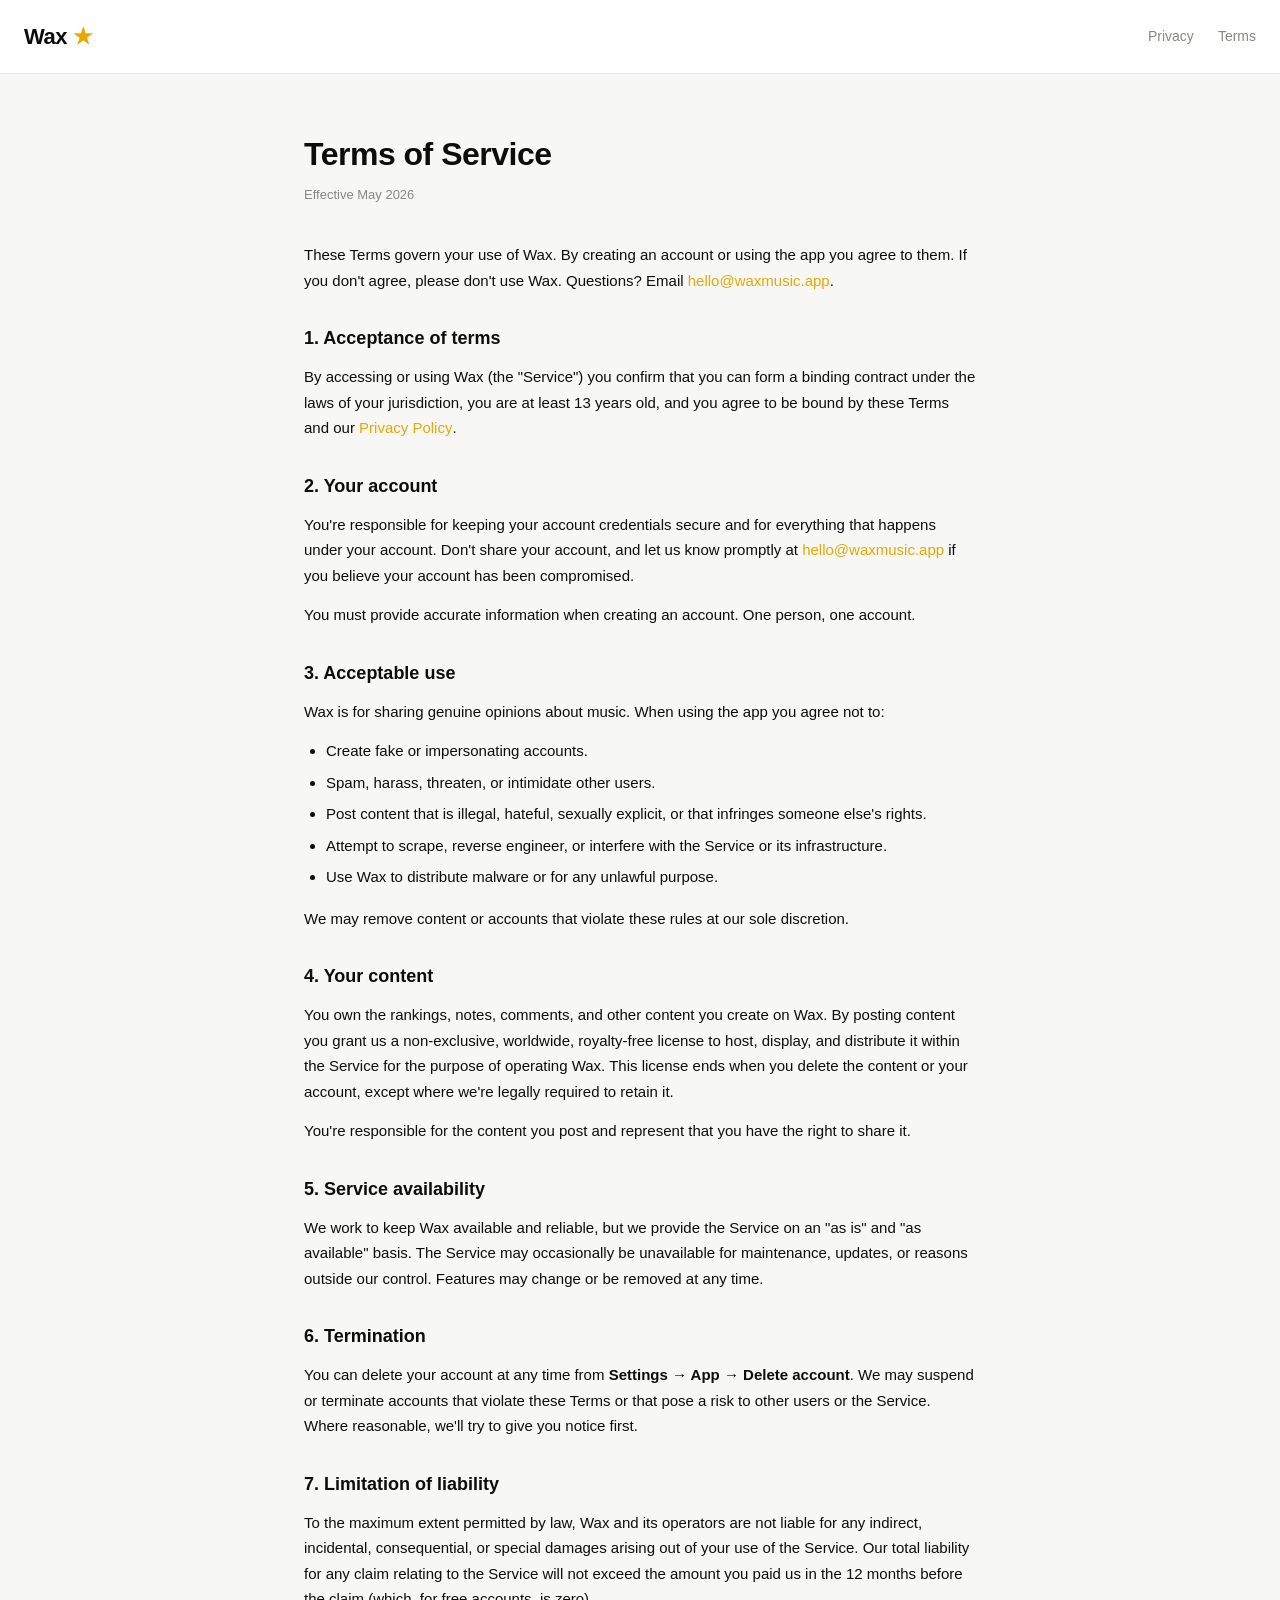
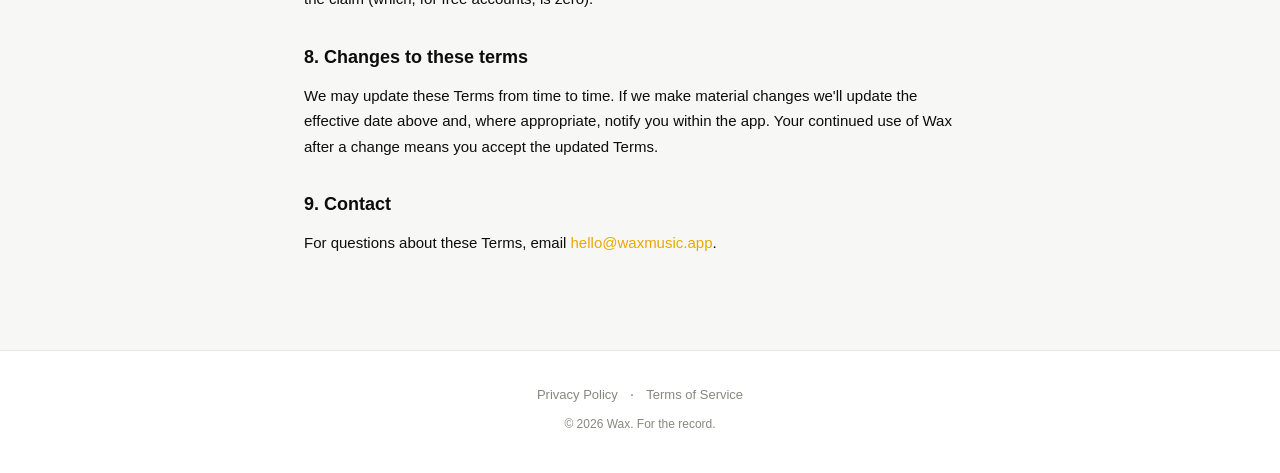
==== terms.html @ 497c87d4 "Initial Wax website" ====
<!DOCTYPE html>
<html lang="en">
<head>
  <meta charset="UTF-8">
  <meta name="viewport" content="width=device-width, initial-scale=1.0">
  <title>Terms of Service — Wax</title>
  <meta name="description" content="Wax Terms of Service — rules for using the app.">
  <meta name="theme-color" content="#F7F7F5">
  <link rel="stylesheet" href="styles.css">
</head>
<body>
  <header class="site-header">
    <a href="index.html" class="logo">Wax <span class="gold-star">★</span></a>
    <nav class="site-nav">
      <a href="privacy.html">Privacy</a>
      <a href="terms.html">Terms</a>
    </nav>
  </header>

  <main class="legal">
    <h1>Terms of Service</h1>
    <p class="updated">Effective May 2026</p>

    <p>These Terms govern your use of Wax. By creating an account or using the app you agree to them. If you don't agree, please don't use Wax. Questions? Email <a href="mailto:hello@waxmusic.app">hello@waxmusic.app</a>.</p>

    <h2>1. Acceptance of terms</h2>
    <p>By accessing or using Wax (the "Service") you confirm that you can form a binding contract under the laws of your jurisdiction, you are at least 13 years old, and you agree to be bound by these Terms and our <a href="privacy.html">Privacy Policy</a>.</p>

    <h2>2. Your account</h2>
    <p>You're responsible for keeping your account credentials secure and for everything that happens under your account. Don't share your account, and let us know promptly at <a href="mailto:hello@waxmusic.app">hello@waxmusic.app</a> if you believe your account has been compromised.</p>
    <p>You must provide accurate information when creating an account. One person, one account.</p>

    <h2>3. Acceptable use</h2>
    <p>Wax is for sharing genuine opinions about music. When using the app you agree not to:</p>
    <ul>
      <li>Create fake or impersonating accounts.</li>
      <li>Spam, harass, threaten, or intimidate other users.</li>
      <li>Post content that is illegal, hateful, sexually explicit, or that infringes someone else's rights.</li>
      <li>Attempt to scrape, reverse engineer, or interfere with the Service or its infrastructure.</li>
      <li>Use Wax to distribute malware or for any unlawful purpose.</li>
    </ul>
    <p>We may remove content or accounts that violate these rules at our sole discretion.</p>

    <h2>4. Your content</h2>
    <p>You own the rankings, notes, comments, and other content you create on Wax. By posting content you grant us a non-exclusive, worldwide, royalty-free license to host, display, and distribute it within the Service for the purpose of operating Wax. This license ends when you delete the content or your account, except where we're legally required to retain it.</p>
    <p>You're responsible for the content you post and represent that you have the right to share it.</p>

    <h2>5. Service availability</h2>
    <p>We work to keep Wax available and reliable, but we provide the Service on an "as is" and "as available" basis. The Service may occasionally be unavailable for maintenance, updates, or reasons outside our control. Features may change or be removed at any time.</p>

    <h2>6. Termination</h2>
    <p>You can delete your account at any time from <strong>Settings → App → Delete account</strong>. We may suspend or terminate accounts that violate these Terms or that pose a risk to other users or the Service. Where reasonable, we'll try to give you notice first.</p>

    <h2>7. Limitation of liability</h2>
    <p>To the maximum extent permitted by law, Wax and its operators are not liable for any indirect, incidental, consequential, or special damages arising out of your use of the Service. Our total liability for any claim relating to the Service will not exceed the amount you paid us in the 12 months before the claim (which, for free accounts, is zero).</p>

    <h2>8. Changes to these terms</h2>
    <p>We may update these Terms from time to time. If we make material changes we'll update the effective date above and, where appropriate, notify you within the app. Your continued use of Wax after a change means you accept the updated Terms.</p>

    <h2>9. Contact</h2>
    <p>For questions about these Terms, email <a href="mailto:hello@waxmusic.app">hello@waxmusic.app</a>.</p>
  </main>

  <footer class="site-footer">
    <div class="footer-links">
      <a href="privacy.html">Privacy Policy</a>
      <span class="dot">·</span>
      <a href="terms.html">Terms of Service</a>
    </div>
    <p class="footer-copy">© 2026 Wax. For the record.</p>
  </footer>
</body>
</html>
---- styles.css ----
/* Wax marketing site — colors and feel match the app
   (CLAUDE.md → Design Principles → Color palette). */
:root {
  --bg: #F7F7F5;
  --card: #FFFFFF;
  --text: #0D0D0D;
  --muted: #888880;
  --border: #E8E8E8;
  --gold: #E9A800;
}

* { box-sizing: border-box; margin: 0; padding: 0; }

html { scroll-behavior: smooth; }

body {
  background: var(--bg);
  color: var(--text);
  font-family: -apple-system, BlinkMacSystemFont, "SF Pro Text", "Segoe UI",
    Roboto, "Helvetica Neue", Arial, sans-serif;
  -webkit-font-smoothing: antialiased;
  -moz-osx-font-smoothing: grayscale;
  line-height: 1.5;
  min-height: 100vh;
  display: flex;
  flex-direction: column;
}

a { color: inherit; text-decoration: none; transition: color 120ms ease; }

/* ── Header ─────────────────────────────────────────────────────────── */
.site-header {
  display: flex;
  align-items: center;
  justify-content: space-between;
  padding: 20px 24px;
  border-bottom: 1px solid var(--border);
  background: var(--card);
}
.logo {
  font-size: 22px;
  font-weight: 800;
  letter-spacing: -0.5px;
  color: var(--text);
}
.gold-star { color: var(--gold); }
.site-nav { display: flex; gap: 24px; }
.site-nav a {
  font-size: 14px;
  color: var(--muted);
  font-weight: 500;
}
.site-nav a:hover { color: var(--text); }

/* ── Main flex fill ─────────────────────────────────────────────────── */
main { flex: 1; }

/* ── Landing hero ───────────────────────────────────────────────────── */
.hero {
  display: flex;
  flex-direction: column;
  align-items: center;
  justify-content: center;
  padding: 112px 24px 96px;
  text-align: center;
}
.hero-logo {
  font-size: 88px;
  font-weight: 800;
  letter-spacing: -3px;
  color: var(--text);
  margin-bottom: 4px;
  line-height: 1;
}
.hero-tagline {
  font-size: 18px;
  color: var(--muted);
  margin-bottom: 44px;
}
.hero-desc {
  font-size: 18px;
  max-width: 480px;
  color: var(--text);
  margin: 0 auto 40px;
  line-height: 1.55;
}
.cta {
  display: inline-flex;
  align-items: center;
  justify-content: center;
  gap: 8px;
  background: var(--text);
  color: var(--card);
  padding: 16px 32px;
  border-radius: 999px;
  font-weight: 700;
  font-size: 15px;
  border: none;
  cursor: not-allowed;
  font-family: inherit;
  opacity: 0.95;
}
.cta:hover { opacity: 1; }
.cta-sub {
  margin-top: 14px;
  font-size: 12px;
  color: var(--muted);
  letter-spacing: 0.2px;
}

/* ── Legal pages (privacy, terms) ───────────────────────────────────── */
.legal {
  max-width: 720px;
  margin: 0 auto;
  padding: 56px 24px 80px;
}
.legal h1 {
  font-size: 32px;
  font-weight: 800;
  letter-spacing: -0.5px;
  margin-bottom: 6px;
}
.legal .updated {
  font-size: 13px;
  color: var(--muted);
  margin-bottom: 36px;
}
.legal h2 {
  font-size: 18px;
  font-weight: 700;
  margin-top: 32px;
  margin-bottom: 12px;
}
.legal p {
  font-size: 15px;
  line-height: 1.7;
  margin-bottom: 14px;
  color: var(--text);
}
.legal ul {
  padding-left: 22px;
  margin-bottom: 16px;
}
.legal li {
  font-size: 15px;
  line-height: 1.7;
  margin-bottom: 6px;
}
.legal a {
  color: var(--gold);
  font-weight: 500;
}
.legal a:hover { text-decoration: underline; }
.legal strong { font-weight: 700; }

/* ── Footer ─────────────────────────────────────────────────────────── */
.site-footer {
  border-top: 1px solid var(--border);
  padding: 32px 24px 40px;
  text-align: center;
  background: var(--card);
}
.footer-links {
  display: flex;
  align-items: center;
  justify-content: center;
  gap: 12px;
  margin-bottom: 8px;
}
.footer-links a {
  font-size: 13px;
  color: var(--muted);
  font-weight: 500;
}
.footer-links a:hover { color: var(--text); }
.dot { color: var(--muted); }
.footer-copy {
  font-size: 12px;
  color: var(--muted);
}

/* ── Mobile ─────────────────────────────────────────────────────────── */
@media (max-width: 640px) {
  .site-header { padding: 16px 20px; }
  .logo { font-size: 19px; }
  .site-nav { gap: 18px; }

  .hero { padding: 72px 20px 56px; }
  .hero-logo { font-size: 64px; letter-spacing: -2px; }
  .hero-tagline { font-size: 16px; margin-bottom: 36px; }
  .hero-desc { font-size: 16px; margin-bottom: 32px; }
  .cta { padding: 14px 26px; font-size: 14px; }

  .legal { padding: 40px 20px 64px; }
  .legal h1 { font-size: 26px; }
  .legal h2 { font-size: 16px; margin-top: 28px; }
  .legal p, .legal li { font-size: 14.5px; }

  .site-footer { padding: 28px 20px 36px; }
}
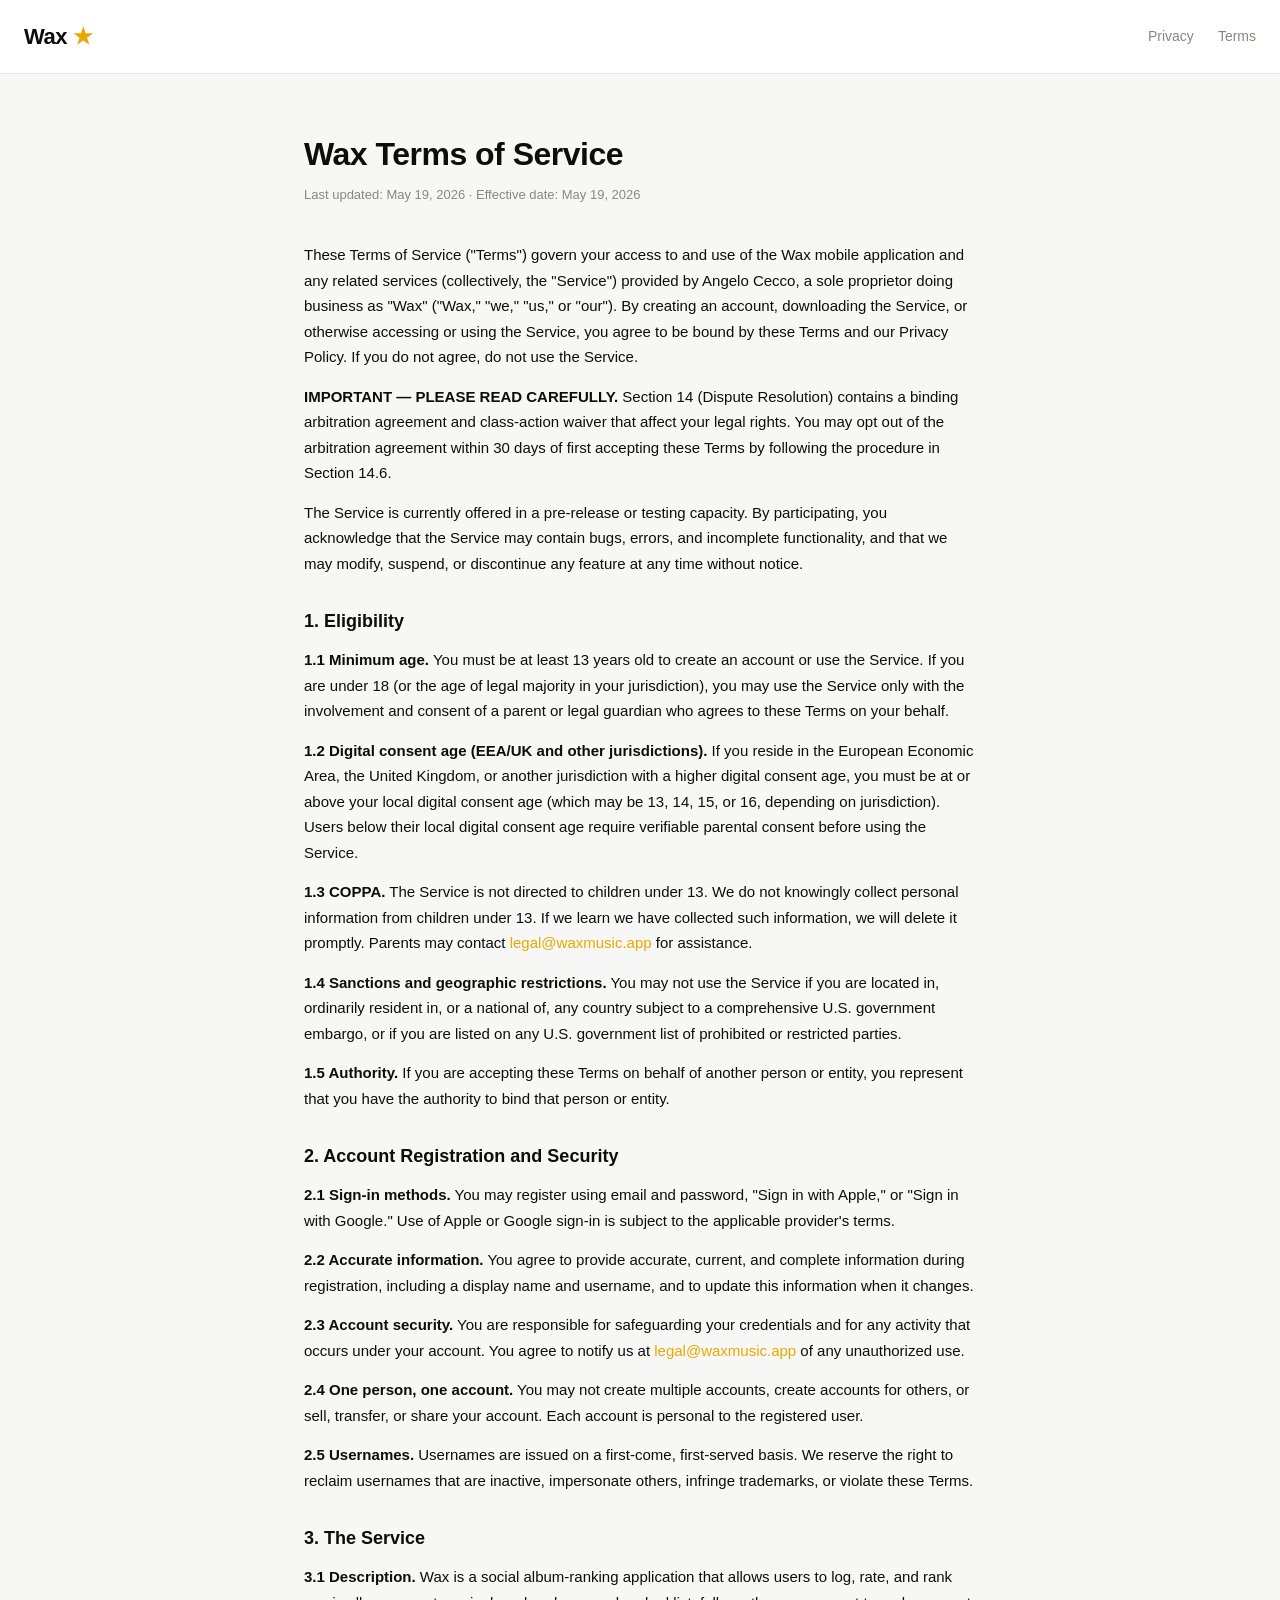
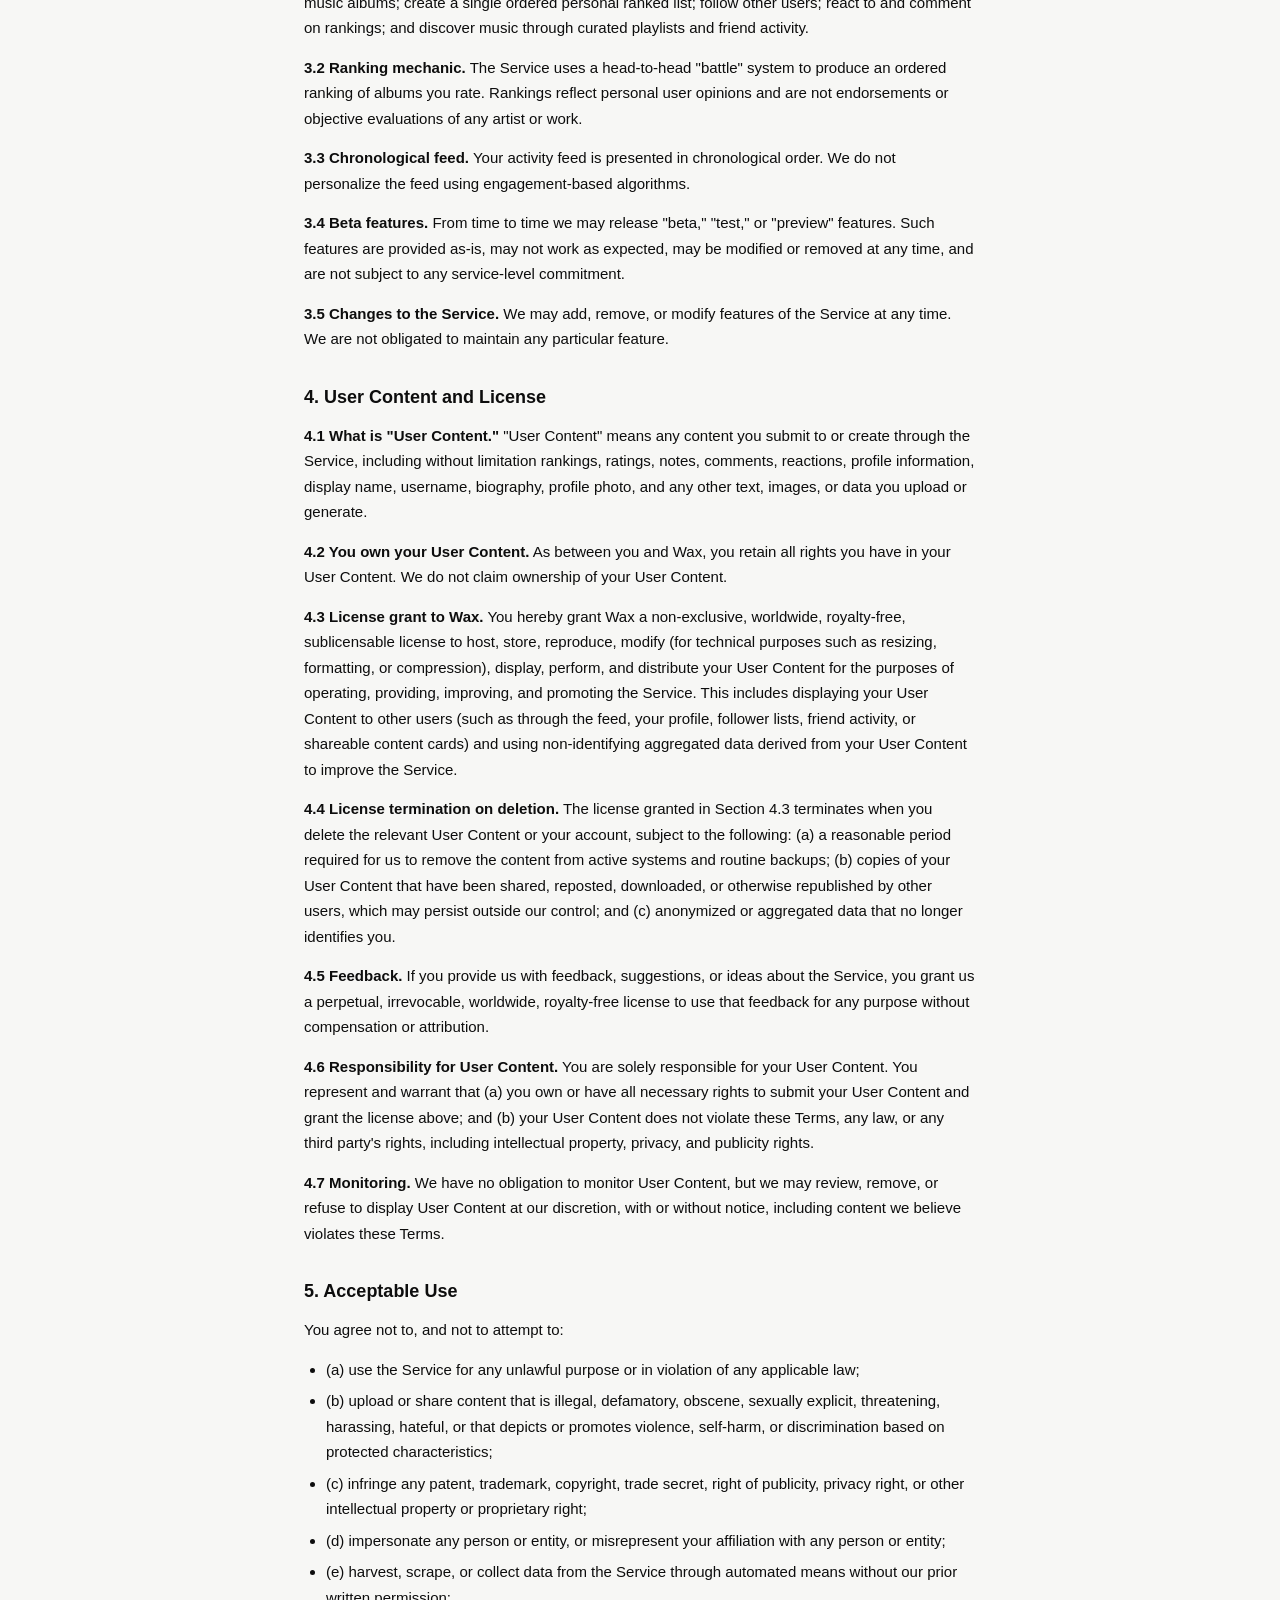
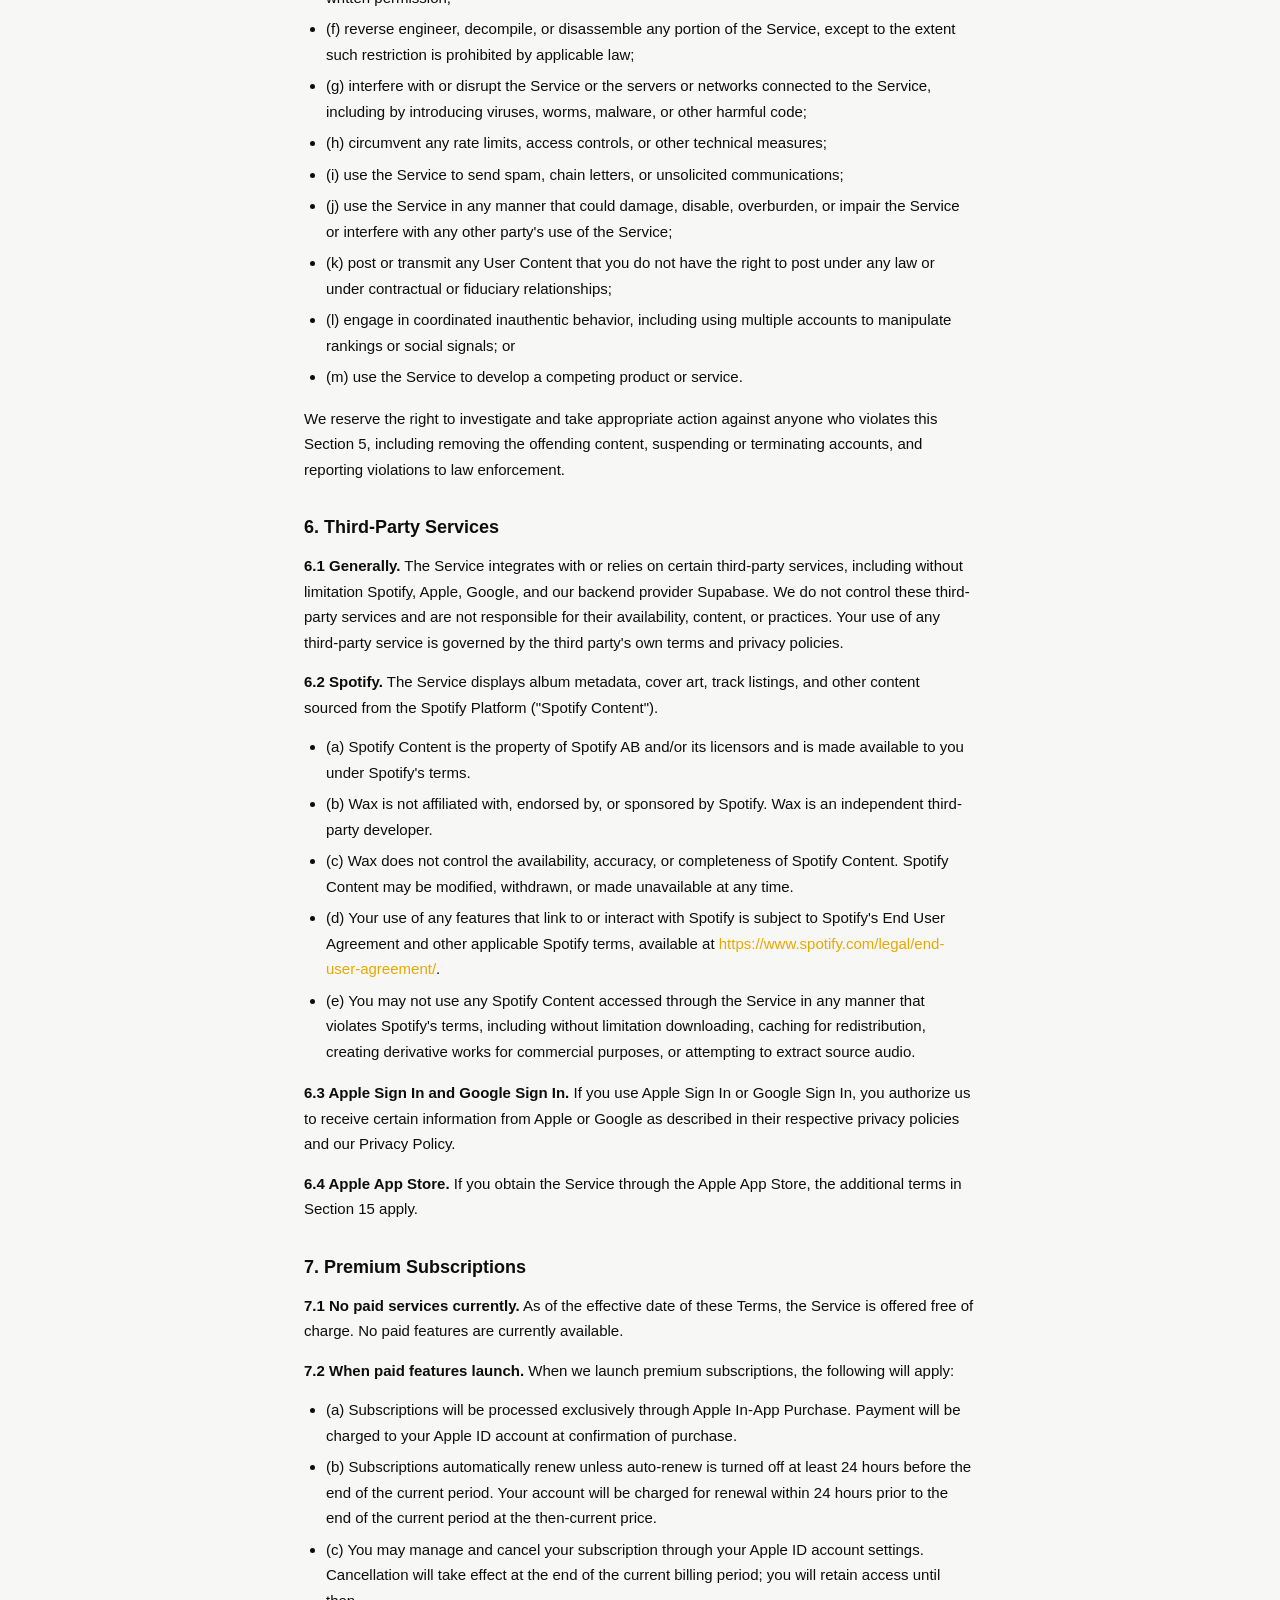
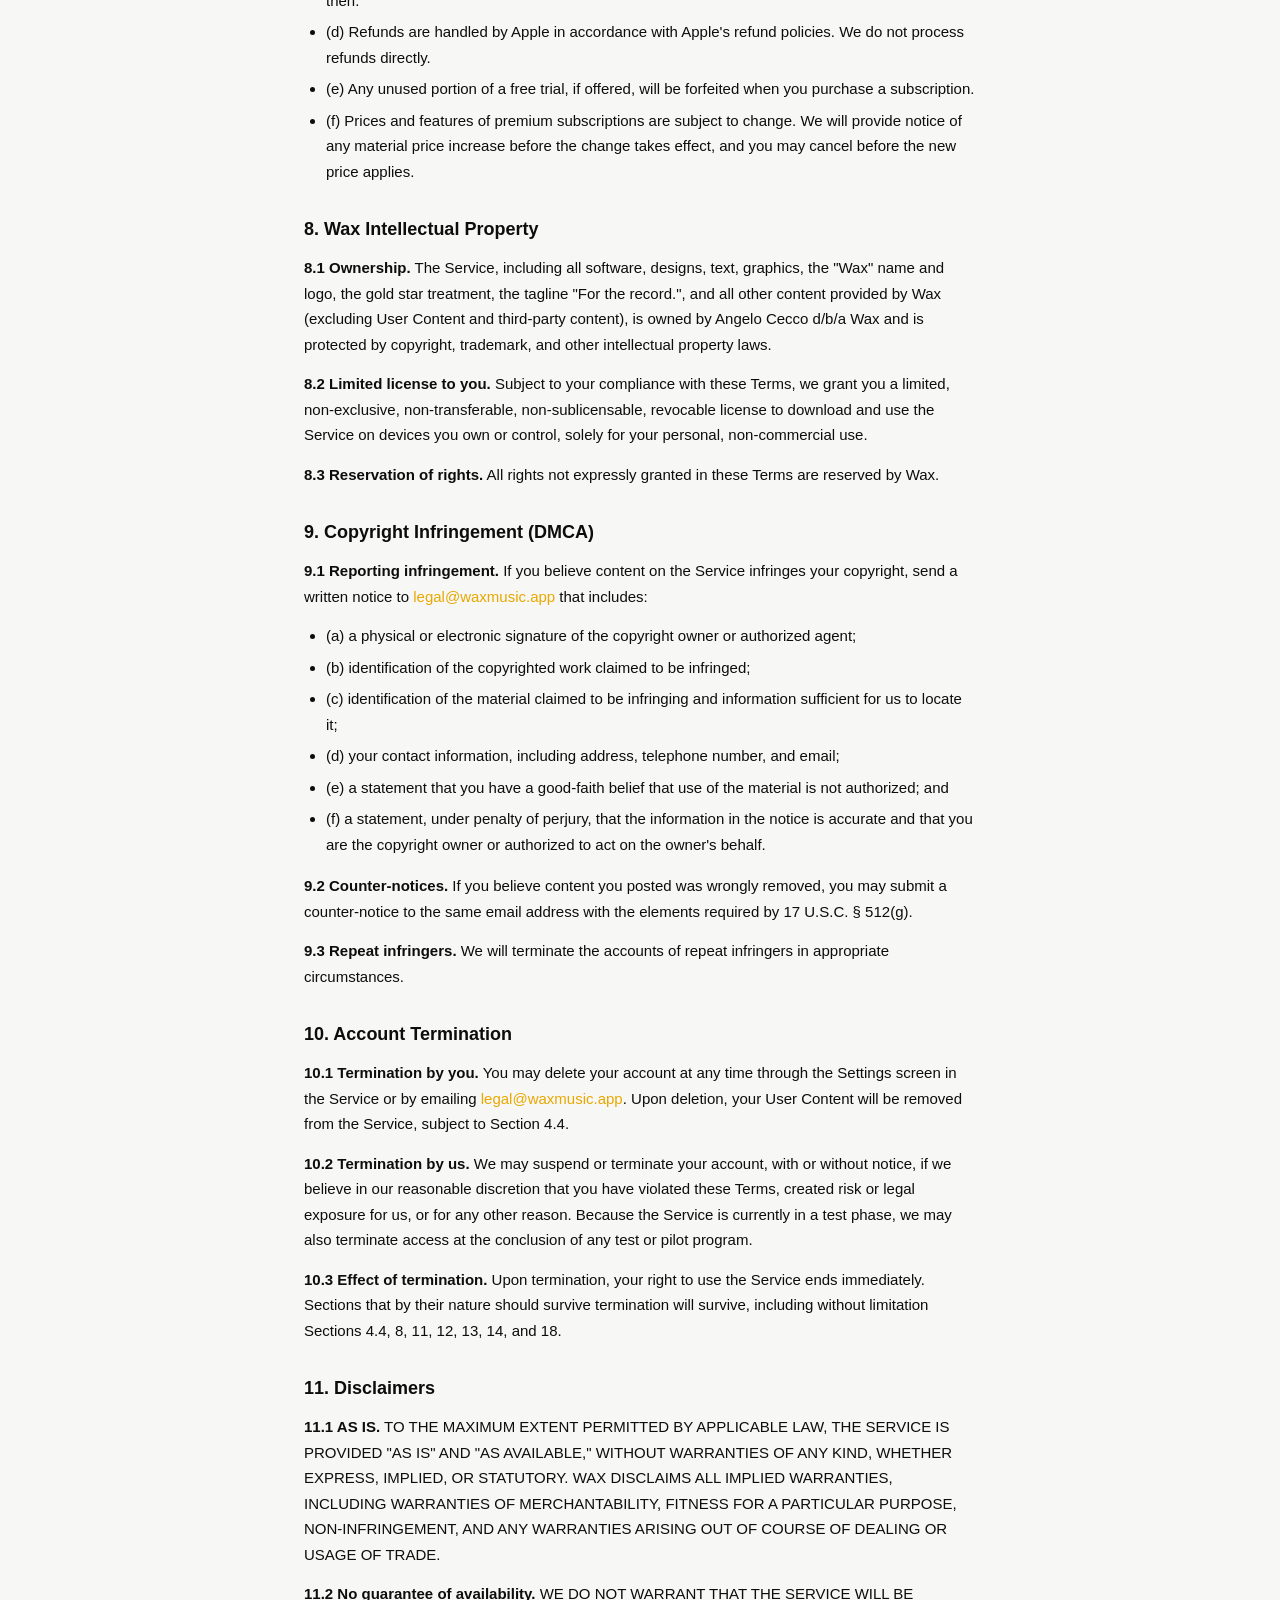
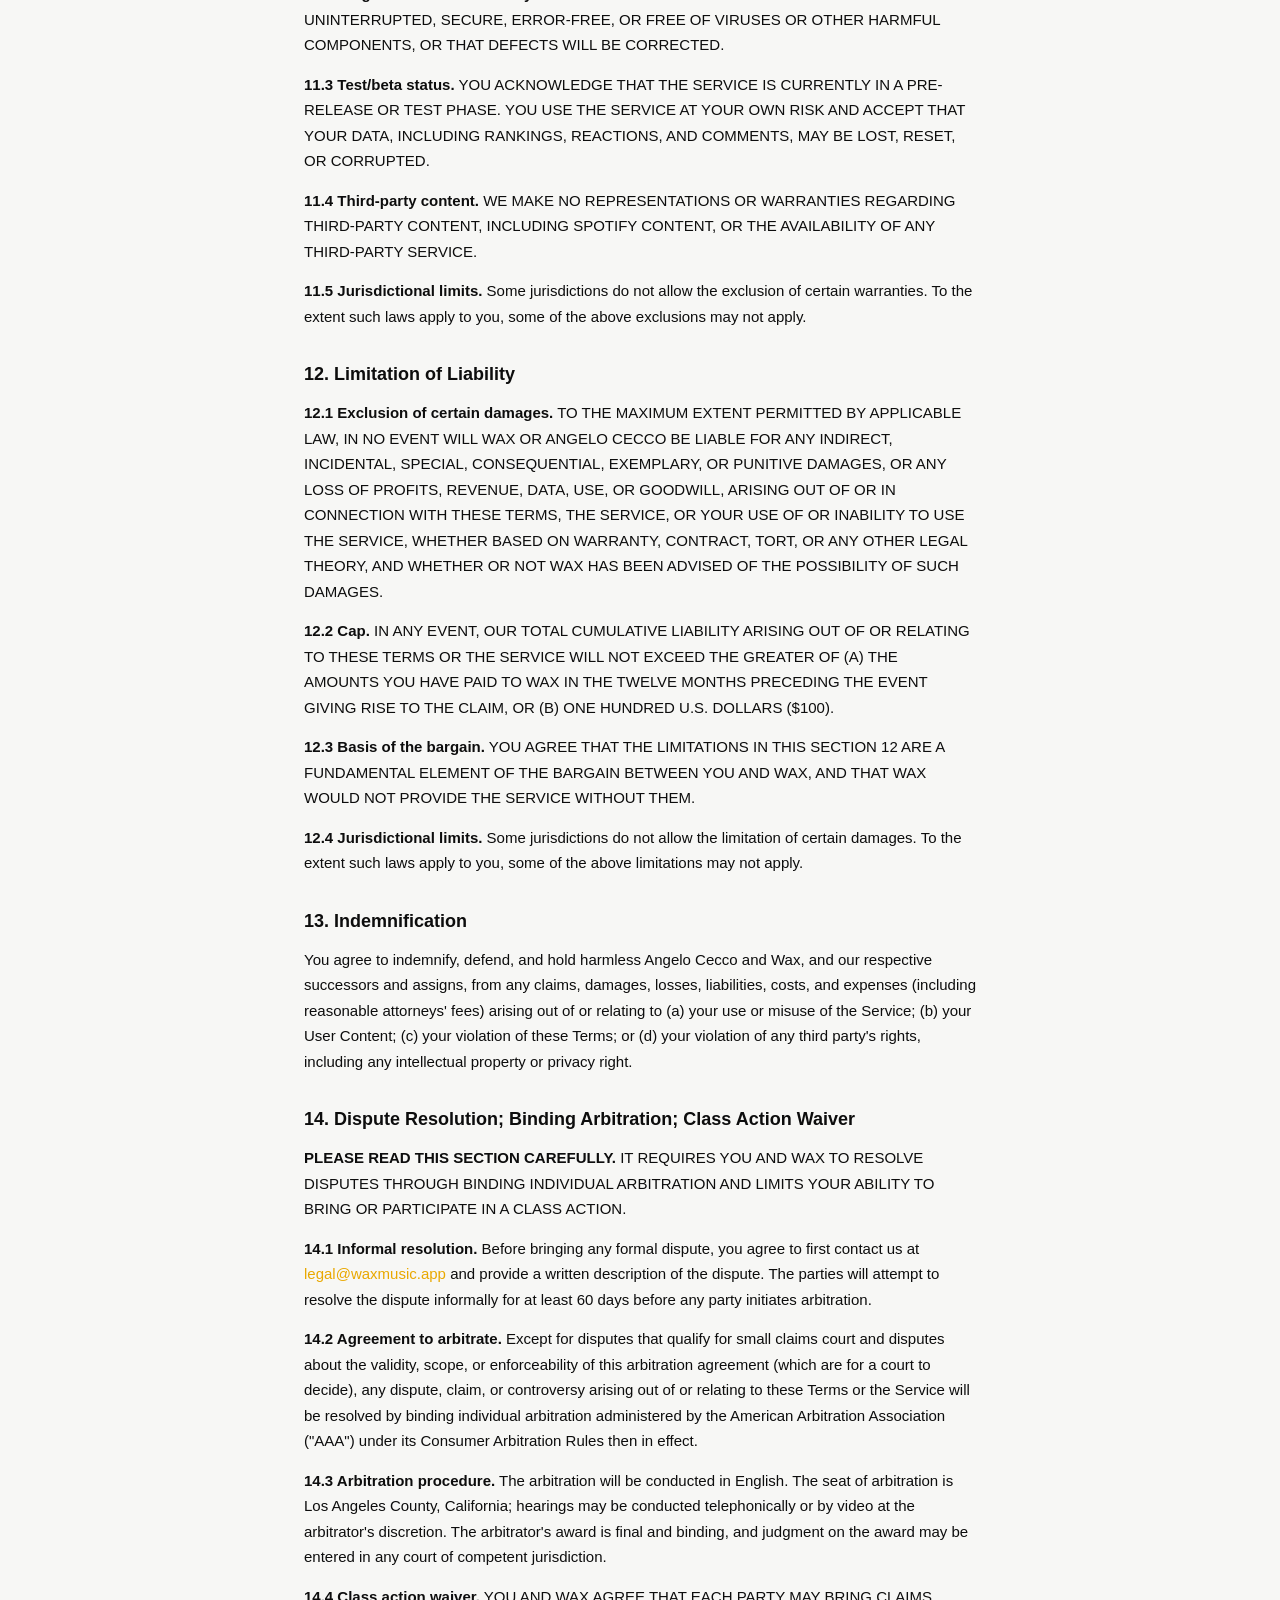
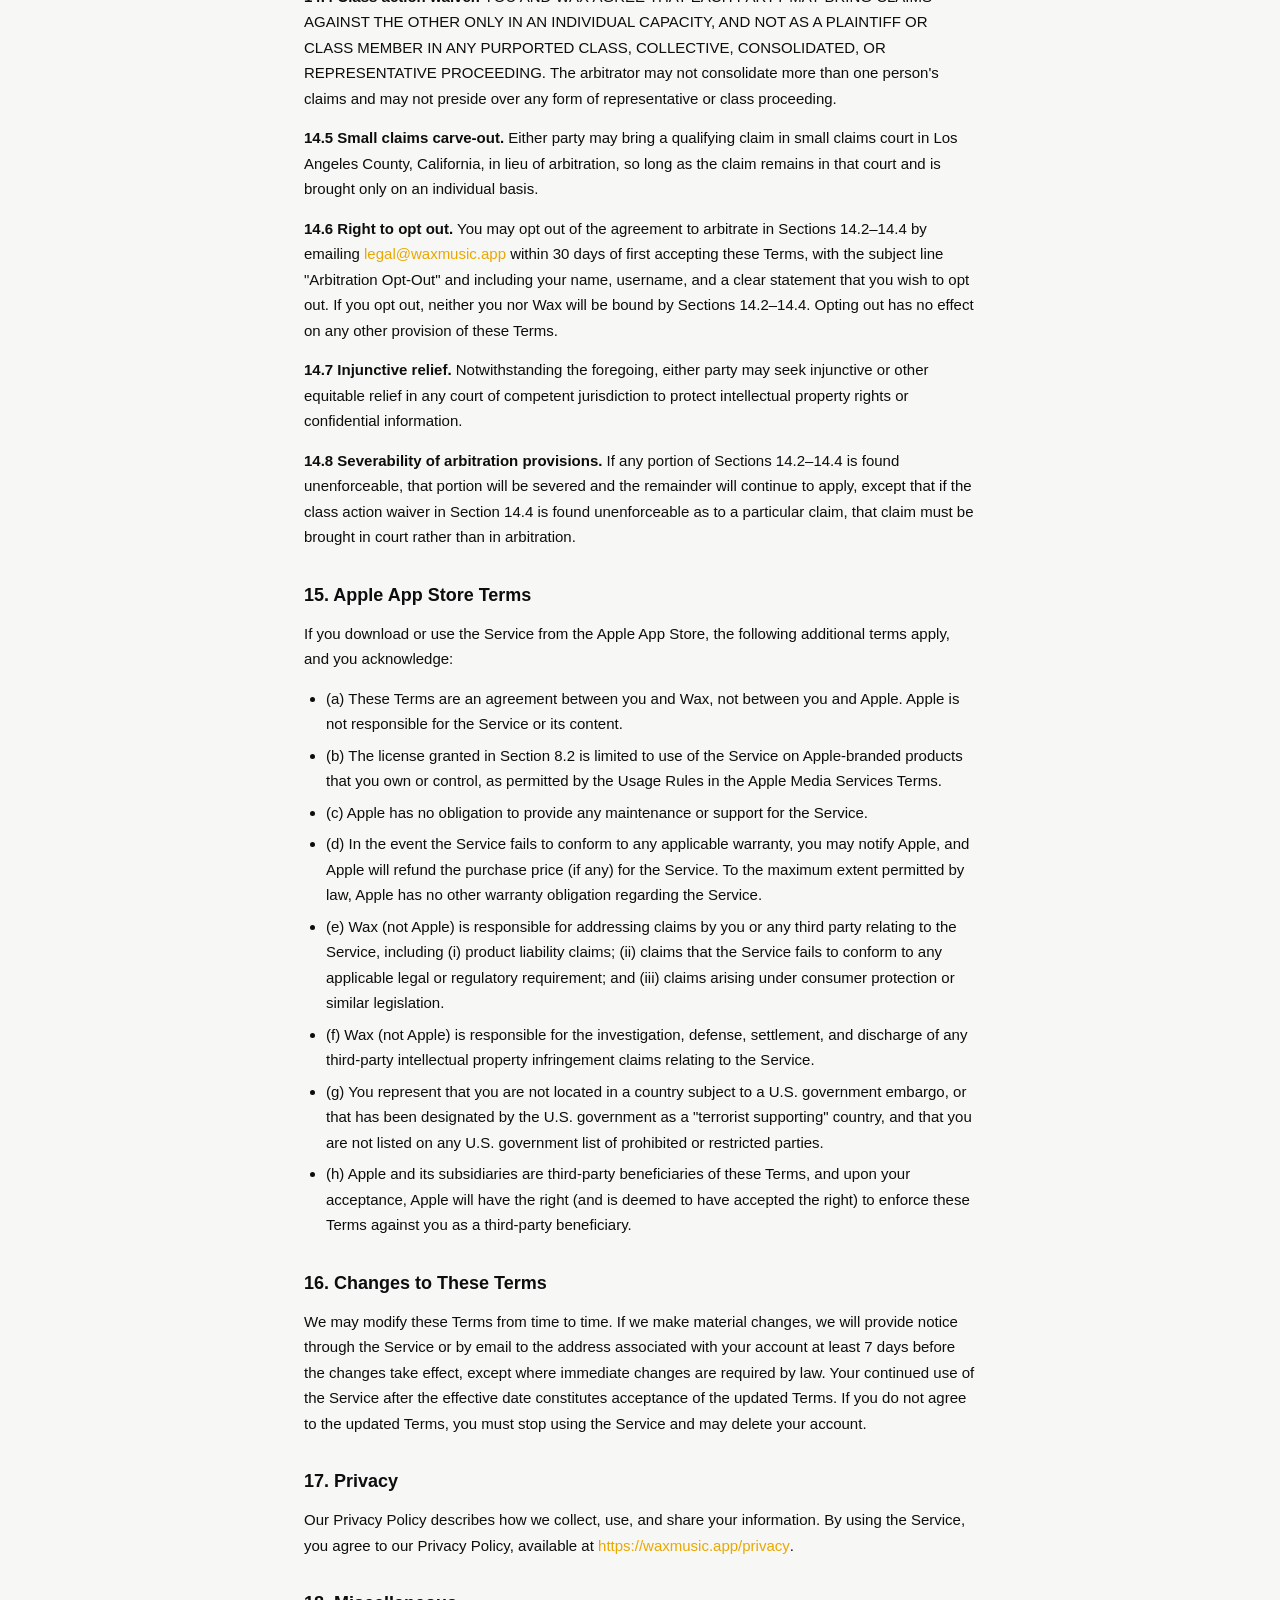
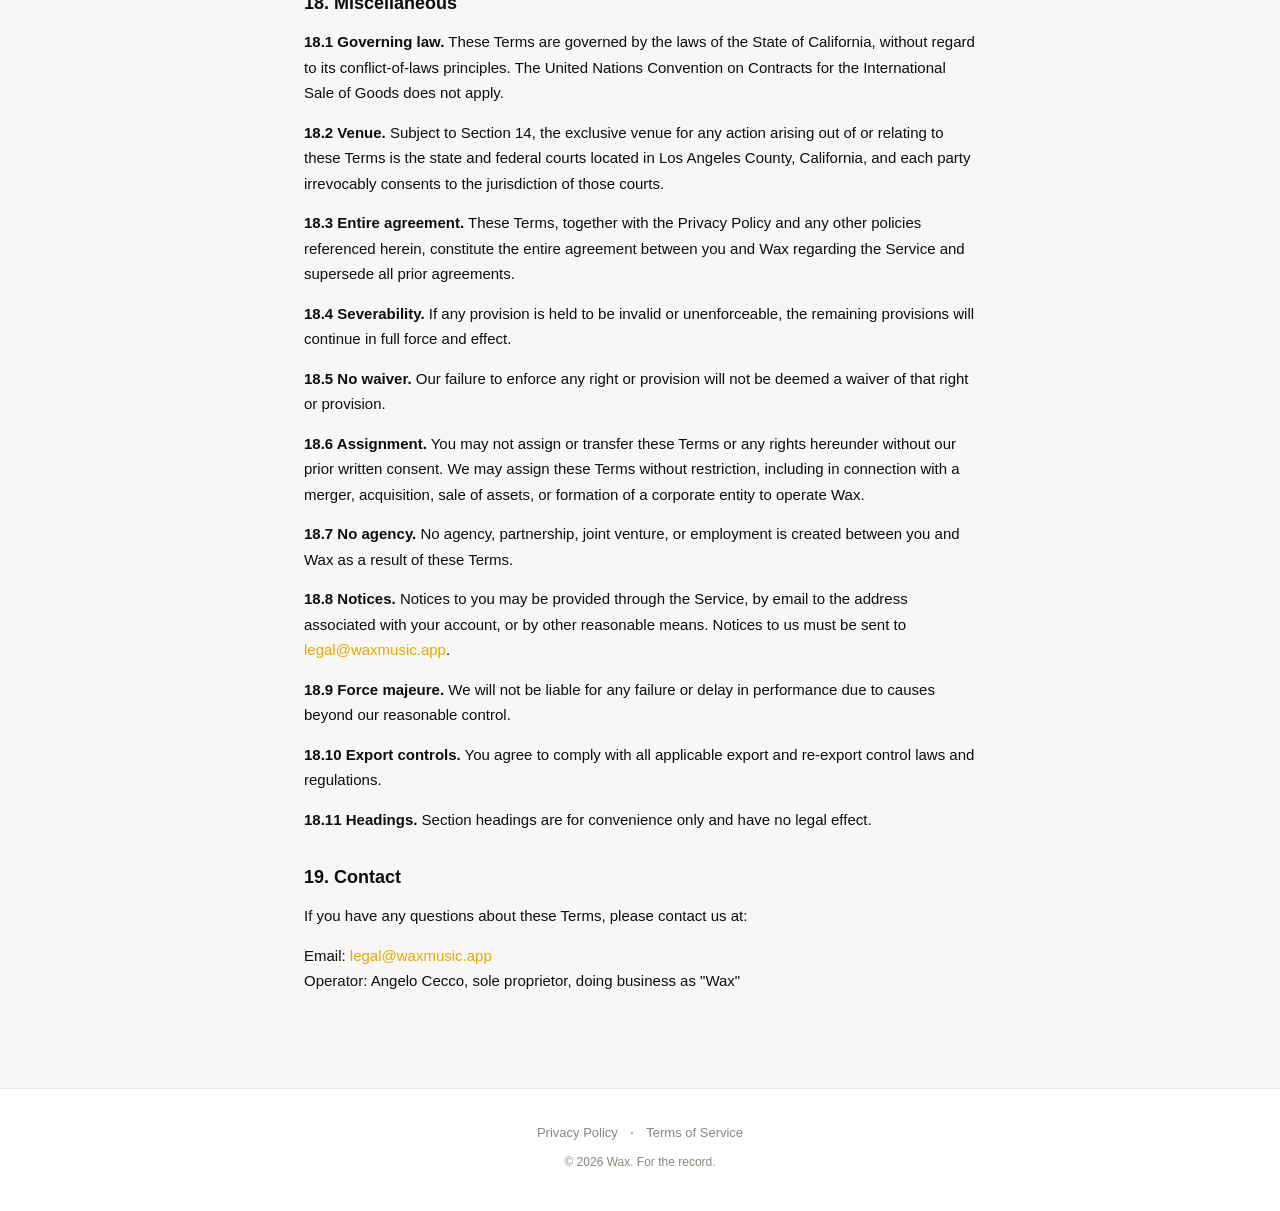
==== commit 4f3b5b1c: "Full Terms of Service and Privacy Policy, table styles for CCPA categories Co-Authored-By: Claude Op" ====
--- a/terms.html
+++ b/terms.html
@@ -4,7 +4,7 @@
   <meta charset="UTF-8">
   <meta name="viewport" content="width=device-width, initial-scale=1.0">
   <title>Terms of Service — Wax</title>
-  <meta name="description" content="Wax Terms of Service — rules for using the app.">
+  <meta name="description" content="Wax Terms of Service — the rules and legal terms for using the Wax app.">
   <meta name="theme-color" content="#F7F7F5">
   <link rel="stylesheet" href="styles.css">
 </head>
@@ -18,47 +18,175 @@
   </header>
 
   <main class="legal">
-    <h1>Terms of Service</h1>
-    <p class="updated">Effective May 2026</p>
-
-    <p>These Terms govern your use of Wax. By creating an account or using the app you agree to them. If you don't agree, please don't use Wax. Questions? Email <a href="mailto:hello@waxmusic.app">hello@waxmusic.app</a>.</p>
-
-    <h2>1. Acceptance of terms</h2>
-    <p>By accessing or using Wax (the "Service") you confirm that you can form a binding contract under the laws of your jurisdiction, you are at least 13 years old, and you agree to be bound by these Terms and our <a href="privacy.html">Privacy Policy</a>.</p>
-
-    <h2>2. Your account</h2>
-    <p>You're responsible for keeping your account credentials secure and for everything that happens under your account. Don't share your account, and let us know promptly at <a href="mailto:hello@waxmusic.app">hello@waxmusic.app</a> if you believe your account has been compromised.</p>
-    <p>You must provide accurate information when creating an account. One person, one account.</p>
-
-    <h2>3. Acceptable use</h2>
-    <p>Wax is for sharing genuine opinions about music. When using the app you agree not to:</p>
-    <ul>
-      <li>Create fake or impersonating accounts.</li>
-      <li>Spam, harass, threaten, or intimidate other users.</li>
-      <li>Post content that is illegal, hateful, sexually explicit, or that infringes someone else's rights.</li>
-      <li>Attempt to scrape, reverse engineer, or interfere with the Service or its infrastructure.</li>
-      <li>Use Wax to distribute malware or for any unlawful purpose.</li>
-    </ul>
-    <p>We may remove content or accounts that violate these rules at our sole discretion.</p>
-
-    <h2>4. Your content</h2>
-    <p>You own the rankings, notes, comments, and other content you create on Wax. By posting content you grant us a non-exclusive, worldwide, royalty-free license to host, display, and distribute it within the Service for the purpose of operating Wax. This license ends when you delete the content or your account, except where we're legally required to retain it.</p>
-    <p>You're responsible for the content you post and represent that you have the right to share it.</p>
-
-    <h2>5. Service availability</h2>
-    <p>We work to keep Wax available and reliable, but we provide the Service on an "as is" and "as available" basis. The Service may occasionally be unavailable for maintenance, updates, or reasons outside our control. Features may change or be removed at any time.</p>
-
-    <h2>6. Termination</h2>
-    <p>You can delete your account at any time from <strong>Settings → App → Delete account</strong>. We may suspend or terminate accounts that violate these Terms or that pose a risk to other users or the Service. Where reasonable, we'll try to give you notice first.</p>
-
-    <h2>7. Limitation of liability</h2>
-    <p>To the maximum extent permitted by law, Wax and its operators are not liable for any indirect, incidental, consequential, or special damages arising out of your use of the Service. Our total liability for any claim relating to the Service will not exceed the amount you paid us in the 12 months before the claim (which, for free accounts, is zero).</p>
-
-    <h2>8. Changes to these terms</h2>
-    <p>We may update these Terms from time to time. If we make material changes we'll update the effective date above and, where appropriate, notify you within the app. Your continued use of Wax after a change means you accept the updated Terms.</p>
-
-    <h2>9. Contact</h2>
-    <p>For questions about these Terms, email <a href="mailto:hello@waxmusic.app">hello@waxmusic.app</a>.</p>
+    <h1>Wax Terms of Service</h1>
+    <p class="updated">Last updated: May 19, 2026 · Effective date: May 19, 2026</p>
+
+    <p>These Terms of Service ("Terms") govern your access to and use of the Wax mobile application and any related services (collectively, the "Service") provided by Angelo Cecco, a sole proprietor doing business as "Wax" ("Wax," "we," "us," or "our"). By creating an account, downloading the Service, or otherwise accessing or using the Service, you agree to be bound by these Terms and our Privacy Policy. If you do not agree, do not use the Service.</p>
+
+    <p><strong>IMPORTANT — PLEASE READ CAREFULLY.</strong> Section 14 (Dispute Resolution) contains a binding arbitration agreement and class-action waiver that affect your legal rights. You may opt out of the arbitration agreement within 30 days of first accepting these Terms by following the procedure in Section 14.6.</p>
+
+    <p>The Service is currently offered in a pre-release or testing capacity. By participating, you acknowledge that the Service may contain bugs, errors, and incomplete functionality, and that we may modify, suspend, or discontinue any feature at any time without notice.</p>
+
+    <h2>1. Eligibility</h2>
+    <p><strong>1.1 Minimum age.</strong> You must be at least 13 years old to create an account or use the Service. If you are under 18 (or the age of legal majority in your jurisdiction), you may use the Service only with the involvement and consent of a parent or legal guardian who agrees to these Terms on your behalf.</p>
+    <p><strong>1.2 Digital consent age (EEA/UK and other jurisdictions).</strong> If you reside in the European Economic Area, the United Kingdom, or another jurisdiction with a higher digital consent age, you must be at or above your local digital consent age (which may be 13, 14, 15, or 16, depending on jurisdiction). Users below their local digital consent age require verifiable parental consent before using the Service.</p>
+    <p><strong>1.3 COPPA.</strong> The Service is not directed to children under 13. We do not knowingly collect personal information from children under 13. If we learn we have collected such information, we will delete it promptly. Parents may contact <a href="mailto:legal@waxmusic.app">legal@waxmusic.app</a> for assistance.</p>
+    <p><strong>1.4 Sanctions and geographic restrictions.</strong> You may not use the Service if you are located in, ordinarily resident in, or a national of, any country subject to a comprehensive U.S. government embargo, or if you are listed on any U.S. government list of prohibited or restricted parties.</p>
+    <p><strong>1.5 Authority.</strong> If you are accepting these Terms on behalf of another person or entity, you represent that you have the authority to bind that person or entity.</p>
+
+    <h2>2. Account Registration and Security</h2>
+    <p><strong>2.1 Sign-in methods.</strong> You may register using email and password, "Sign in with Apple," or "Sign in with Google." Use of Apple or Google sign-in is subject to the applicable provider's terms.</p>
+    <p><strong>2.2 Accurate information.</strong> You agree to provide accurate, current, and complete information during registration, including a display name and username, and to update this information when it changes.</p>
+    <p><strong>2.3 Account security.</strong> You are responsible for safeguarding your credentials and for any activity that occurs under your account. You agree to notify us at <a href="mailto:legal@waxmusic.app">legal@waxmusic.app</a> of any unauthorized use.</p>
+    <p><strong>2.4 One person, one account.</strong> You may not create multiple accounts, create accounts for others, or sell, transfer, or share your account. Each account is personal to the registered user.</p>
+    <p><strong>2.5 Usernames.</strong> Usernames are issued on a first-come, first-served basis. We reserve the right to reclaim usernames that are inactive, impersonate others, infringe trademarks, or violate these Terms.</p>
+
+    <h2>3. The Service</h2>
+    <p><strong>3.1 Description.</strong> Wax is a social album-ranking application that allows users to log, rate, and rank music albums; create a single ordered personal ranked list; follow other users; react to and comment on rankings; and discover music through curated playlists and friend activity.</p>
+    <p><strong>3.2 Ranking mechanic.</strong> The Service uses a head-to-head "battle" system to produce an ordered ranking of albums you rate. Rankings reflect personal user opinions and are not endorsements or objective evaluations of any artist or work.</p>
+    <p><strong>3.3 Chronological feed.</strong> Your activity feed is presented in chronological order. We do not personalize the feed using engagement-based algorithms.</p>
+    <p><strong>3.4 Beta features.</strong> From time to time we may release "beta," "test," or "preview" features. Such features are provided as-is, may not work as expected, may be modified or removed at any time, and are not subject to any service-level commitment.</p>
+    <p><strong>3.5 Changes to the Service.</strong> We may add, remove, or modify features of the Service at any time. We are not obligated to maintain any particular feature.</p>
+
+    <h2>4. User Content and License</h2>
+    <p><strong>4.1 What is "User Content."</strong> "User Content" means any content you submit to or create through the Service, including without limitation rankings, ratings, notes, comments, reactions, profile information, display name, username, biography, profile photo, and any other text, images, or data you upload or generate.</p>
+    <p><strong>4.2 You own your User Content.</strong> As between you and Wax, you retain all rights you have in your User Content. We do not claim ownership of your User Content.</p>
+    <p><strong>4.3 License grant to Wax.</strong> You hereby grant Wax a non-exclusive, worldwide, royalty-free, sublicensable license to host, store, reproduce, modify (for technical purposes such as resizing, formatting, or compression), display, perform, and distribute your User Content for the purposes of operating, providing, improving, and promoting the Service. This includes displaying your User Content to other users (such as through the feed, your profile, follower lists, friend activity, or shareable content cards) and using non-identifying aggregated data derived from your User Content to improve the Service.</p>
+    <p><strong>4.4 License termination on deletion.</strong> The license granted in Section 4.3 terminates when you delete the relevant User Content or your account, subject to the following: (a) a reasonable period required for us to remove the content from active systems and routine backups; (b) copies of your User Content that have been shared, reposted, downloaded, or otherwise republished by other users, which may persist outside our control; and (c) anonymized or aggregated data that no longer identifies you.</p>
+    <p><strong>4.5 Feedback.</strong> If you provide us with feedback, suggestions, or ideas about the Service, you grant us a perpetual, irrevocable, worldwide, royalty-free license to use that feedback for any purpose without compensation or attribution.</p>
+    <p><strong>4.6 Responsibility for User Content.</strong> You are solely responsible for your User Content. You represent and warrant that (a) you own or have all necessary rights to submit your User Content and grant the license above; and (b) your User Content does not violate these Terms, any law, or any third party's rights, including intellectual property, privacy, and publicity rights.</p>
+    <p><strong>4.7 Monitoring.</strong> We have no obligation to monitor User Content, but we may review, remove, or refuse to display User Content at our discretion, with or without notice, including content we believe violates these Terms.</p>
+
+    <h2>5. Acceptable Use</h2>
+    <p>You agree not to, and not to attempt to:</p>
+    <ul>
+      <li>(a) use the Service for any unlawful purpose or in violation of any applicable law;</li>
+      <li>(b) upload or share content that is illegal, defamatory, obscene, sexually explicit, threatening, harassing, hateful, or that depicts or promotes violence, self-harm, or discrimination based on protected characteristics;</li>
+      <li>(c) infringe any patent, trademark, copyright, trade secret, right of publicity, privacy right, or other intellectual property or proprietary right;</li>
+      <li>(d) impersonate any person or entity, or misrepresent your affiliation with any person or entity;</li>
+      <li>(e) harvest, scrape, or collect data from the Service through automated means without our prior written permission;</li>
+      <li>(f) reverse engineer, decompile, or disassemble any portion of the Service, except to the extent such restriction is prohibited by applicable law;</li>
+      <li>(g) interfere with or disrupt the Service or the servers or networks connected to the Service, including by introducing viruses, worms, malware, or other harmful code;</li>
+      <li>(h) circumvent any rate limits, access controls, or other technical measures;</li>
+      <li>(i) use the Service to send spam, chain letters, or unsolicited communications;</li>
+      <li>(j) use the Service in any manner that could damage, disable, overburden, or impair the Service or interfere with any other party's use of the Service;</li>
+      <li>(k) post or transmit any User Content that you do not have the right to post under any law or under contractual or fiduciary relationships;</li>
+      <li>(l) engage in coordinated inauthentic behavior, including using multiple accounts to manipulate rankings or social signals; or</li>
+      <li>(m) use the Service to develop a competing product or service.</li>
+    </ul>
+    <p>We reserve the right to investigate and take appropriate action against anyone who violates this Section 5, including removing the offending content, suspending or terminating accounts, and reporting violations to law enforcement.</p>
+
+    <h2>6. Third-Party Services</h2>
+    <p><strong>6.1 Generally.</strong> The Service integrates with or relies on certain third-party services, including without limitation Spotify, Apple, Google, and our backend provider Supabase. We do not control these third-party services and are not responsible for their availability, content, or practices. Your use of any third-party service is governed by the third party's own terms and privacy policies.</p>
+    <p><strong>6.2 Spotify.</strong> The Service displays album metadata, cover art, track listings, and other content sourced from the Spotify Platform ("Spotify Content").</p>
+    <ul>
+      <li>(a) Spotify Content is the property of Spotify AB and/or its licensors and is made available to you under Spotify's terms.</li>
+      <li>(b) Wax is not affiliated with, endorsed by, or sponsored by Spotify. Wax is an independent third-party developer.</li>
+      <li>(c) Wax does not control the availability, accuracy, or completeness of Spotify Content. Spotify Content may be modified, withdrawn, or made unavailable at any time.</li>
+      <li>(d) Your use of any features that link to or interact with Spotify is subject to Spotify's End User Agreement and other applicable Spotify terms, available at <a href="https://www.spotify.com/legal/end-user-agreement/" target="_blank" rel="noopener">https://www.spotify.com/legal/end-user-agreement/</a>.</li>
+      <li>(e) You may not use any Spotify Content accessed through the Service in any manner that violates Spotify's terms, including without limitation downloading, caching for redistribution, creating derivative works for commercial purposes, or attempting to extract source audio.</li>
+    </ul>
+    <p><strong>6.3 Apple Sign In and Google Sign In.</strong> If you use Apple Sign In or Google Sign In, you authorize us to receive certain information from Apple or Google as described in their respective privacy policies and our Privacy Policy.</p>
+    <p><strong>6.4 Apple App Store.</strong> If you obtain the Service through the Apple App Store, the additional terms in Section 15 apply.</p>
+
+    <h2>7. Premium Subscriptions</h2>
+    <p><strong>7.1 No paid services currently.</strong> As of the effective date of these Terms, the Service is offered free of charge. No paid features are currently available.</p>
+    <p><strong>7.2 When paid features launch.</strong> When we launch premium subscriptions, the following will apply:</p>
+    <ul>
+      <li>(a) Subscriptions will be processed exclusively through Apple In-App Purchase. Payment will be charged to your Apple ID account at confirmation of purchase.</li>
+      <li>(b) Subscriptions automatically renew unless auto-renew is turned off at least 24 hours before the end of the current period. Your account will be charged for renewal within 24 hours prior to the end of the current period at the then-current price.</li>
+      <li>(c) You may manage and cancel your subscription through your Apple ID account settings. Cancellation will take effect at the end of the current billing period; you will retain access until then.</li>
+      <li>(d) Refunds are handled by Apple in accordance with Apple's refund policies. We do not process refunds directly.</li>
+      <li>(e) Any unused portion of a free trial, if offered, will be forfeited when you purchase a subscription.</li>
+      <li>(f) Prices and features of premium subscriptions are subject to change. We will provide notice of any material price increase before the change takes effect, and you may cancel before the new price applies.</li>
+    </ul>
+
+    <h2>8. Wax Intellectual Property</h2>
+    <p><strong>8.1 Ownership.</strong> The Service, including all software, designs, text, graphics, the "Wax" name and logo, the gold star treatment, the tagline "For the record.", and all other content provided by Wax (excluding User Content and third-party content), is owned by Angelo Cecco d/b/a Wax and is protected by copyright, trademark, and other intellectual property laws.</p>
+    <p><strong>8.2 Limited license to you.</strong> Subject to your compliance with these Terms, we grant you a limited, non-exclusive, non-transferable, non-sublicensable, revocable license to download and use the Service on devices you own or control, solely for your personal, non-commercial use.</p>
+    <p><strong>8.3 Reservation of rights.</strong> All rights not expressly granted in these Terms are reserved by Wax.</p>
+
+    <h2>9. Copyright Infringement (DMCA)</h2>
+    <p><strong>9.1 Reporting infringement.</strong> If you believe content on the Service infringes your copyright, send a written notice to <a href="mailto:legal@waxmusic.app">legal@waxmusic.app</a> that includes:</p>
+    <ul>
+      <li>(a) a physical or electronic signature of the copyright owner or authorized agent;</li>
+      <li>(b) identification of the copyrighted work claimed to be infringed;</li>
+      <li>(c) identification of the material claimed to be infringing and information sufficient for us to locate it;</li>
+      <li>(d) your contact information, including address, telephone number, and email;</li>
+      <li>(e) a statement that you have a good-faith belief that use of the material is not authorized; and</li>
+      <li>(f) a statement, under penalty of perjury, that the information in the notice is accurate and that you are the copyright owner or authorized to act on the owner's behalf.</li>
+    </ul>
+    <p><strong>9.2 Counter-notices.</strong> If you believe content you posted was wrongly removed, you may submit a counter-notice to the same email address with the elements required by 17 U.S.C. § 512(g).</p>
+    <p><strong>9.3 Repeat infringers.</strong> We will terminate the accounts of repeat infringers in appropriate circumstances.</p>
+
+    <h2>10. Account Termination</h2>
+    <p><strong>10.1 Termination by you.</strong> You may delete your account at any time through the Settings screen in the Service or by emailing <a href="mailto:legal@waxmusic.app">legal@waxmusic.app</a>. Upon deletion, your User Content will be removed from the Service, subject to Section 4.4.</p>
+    <p><strong>10.2 Termination by us.</strong> We may suspend or terminate your account, with or without notice, if we believe in our reasonable discretion that you have violated these Terms, created risk or legal exposure for us, or for any other reason. Because the Service is currently in a test phase, we may also terminate access at the conclusion of any test or pilot program.</p>
+    <p><strong>10.3 Effect of termination.</strong> Upon termination, your right to use the Service ends immediately. Sections that by their nature should survive termination will survive, including without limitation Sections 4.4, 8, 11, 12, 13, 14, and 18.</p>
+
+    <h2>11. Disclaimers</h2>
+    <p><strong>11.1 AS IS.</strong> TO THE MAXIMUM EXTENT PERMITTED BY APPLICABLE LAW, THE SERVICE IS PROVIDED "AS IS" AND "AS AVAILABLE," WITHOUT WARRANTIES OF ANY KIND, WHETHER EXPRESS, IMPLIED, OR STATUTORY. WAX DISCLAIMS ALL IMPLIED WARRANTIES, INCLUDING WARRANTIES OF MERCHANTABILITY, FITNESS FOR A PARTICULAR PURPOSE, NON-INFRINGEMENT, AND ANY WARRANTIES ARISING OUT OF COURSE OF DEALING OR USAGE OF TRADE.</p>
+    <p><strong>11.2 No guarantee of availability.</strong> WE DO NOT WARRANT THAT THE SERVICE WILL BE UNINTERRUPTED, SECURE, ERROR-FREE, OR FREE OF VIRUSES OR OTHER HARMFUL COMPONENTS, OR THAT DEFECTS WILL BE CORRECTED.</p>
+    <p><strong>11.3 Test/beta status.</strong> YOU ACKNOWLEDGE THAT THE SERVICE IS CURRENTLY IN A PRE-RELEASE OR TEST PHASE. YOU USE THE SERVICE AT YOUR OWN RISK AND ACCEPT THAT YOUR DATA, INCLUDING RANKINGS, REACTIONS, AND COMMENTS, MAY BE LOST, RESET, OR CORRUPTED.</p>
+    <p><strong>11.4 Third-party content.</strong> WE MAKE NO REPRESENTATIONS OR WARRANTIES REGARDING THIRD-PARTY CONTENT, INCLUDING SPOTIFY CONTENT, OR THE AVAILABILITY OF ANY THIRD-PARTY SERVICE.</p>
+    <p><strong>11.5 Jurisdictional limits.</strong> Some jurisdictions do not allow the exclusion of certain warranties. To the extent such laws apply to you, some of the above exclusions may not apply.</p>
+
+    <h2>12. Limitation of Liability</h2>
+    <p><strong>12.1 Exclusion of certain damages.</strong> TO THE MAXIMUM EXTENT PERMITTED BY APPLICABLE LAW, IN NO EVENT WILL WAX OR ANGELO CECCO BE LIABLE FOR ANY INDIRECT, INCIDENTAL, SPECIAL, CONSEQUENTIAL, EXEMPLARY, OR PUNITIVE DAMAGES, OR ANY LOSS OF PROFITS, REVENUE, DATA, USE, OR GOODWILL, ARISING OUT OF OR IN CONNECTION WITH THESE TERMS, THE SERVICE, OR YOUR USE OF OR INABILITY TO USE THE SERVICE, WHETHER BASED ON WARRANTY, CONTRACT, TORT, OR ANY OTHER LEGAL THEORY, AND WHETHER OR NOT WAX HAS BEEN ADVISED OF THE POSSIBILITY OF SUCH DAMAGES.</p>
+    <p><strong>12.2 Cap.</strong> IN ANY EVENT, OUR TOTAL CUMULATIVE LIABILITY ARISING OUT OF OR RELATING TO THESE TERMS OR THE SERVICE WILL NOT EXCEED THE GREATER OF (A) THE AMOUNTS YOU HAVE PAID TO WAX IN THE TWELVE MONTHS PRECEDING THE EVENT GIVING RISE TO THE CLAIM, OR (B) ONE HUNDRED U.S. DOLLARS ($100).</p>
+    <p><strong>12.3 Basis of the bargain.</strong> YOU AGREE THAT THE LIMITATIONS IN THIS SECTION 12 ARE A FUNDAMENTAL ELEMENT OF THE BARGAIN BETWEEN YOU AND WAX, AND THAT WAX WOULD NOT PROVIDE THE SERVICE WITHOUT THEM.</p>
+    <p><strong>12.4 Jurisdictional limits.</strong> Some jurisdictions do not allow the limitation of certain damages. To the extent such laws apply to you, some of the above limitations may not apply.</p>
+
+    <h2>13. Indemnification</h2>
+    <p>You agree to indemnify, defend, and hold harmless Angelo Cecco and Wax, and our respective successors and assigns, from any claims, damages, losses, liabilities, costs, and expenses (including reasonable attorneys' fees) arising out of or relating to (a) your use or misuse of the Service; (b) your User Content; (c) your violation of these Terms; or (d) your violation of any third party's rights, including any intellectual property or privacy right.</p>
+
+    <h2>14. Dispute Resolution; Binding Arbitration; Class Action Waiver</h2>
+    <p><strong>PLEASE READ THIS SECTION CAREFULLY.</strong> IT REQUIRES YOU AND WAX TO RESOLVE DISPUTES THROUGH BINDING INDIVIDUAL ARBITRATION AND LIMITS YOUR ABILITY TO BRING OR PARTICIPATE IN A CLASS ACTION.</p>
+    <p><strong>14.1 Informal resolution.</strong> Before bringing any formal dispute, you agree to first contact us at <a href="mailto:legal@waxmusic.app">legal@waxmusic.app</a> and provide a written description of the dispute. The parties will attempt to resolve the dispute informally for at least 60 days before any party initiates arbitration.</p>
+    <p><strong>14.2 Agreement to arbitrate.</strong> Except for disputes that qualify for small claims court and disputes about the validity, scope, or enforceability of this arbitration agreement (which are for a court to decide), any dispute, claim, or controversy arising out of or relating to these Terms or the Service will be resolved by binding individual arbitration administered by the American Arbitration Association ("AAA") under its Consumer Arbitration Rules then in effect.</p>
+    <p><strong>14.3 Arbitration procedure.</strong> The arbitration will be conducted in English. The seat of arbitration is Los Angeles County, California; hearings may be conducted telephonically or by video at the arbitrator's discretion. The arbitrator's award is final and binding, and judgment on the award may be entered in any court of competent jurisdiction.</p>
+    <p><strong>14.4 Class action waiver.</strong> YOU AND WAX AGREE THAT EACH PARTY MAY BRING CLAIMS AGAINST THE OTHER ONLY IN AN INDIVIDUAL CAPACITY, AND NOT AS A PLAINTIFF OR CLASS MEMBER IN ANY PURPORTED CLASS, COLLECTIVE, CONSOLIDATED, OR REPRESENTATIVE PROCEEDING. The arbitrator may not consolidate more than one person's claims and may not preside over any form of representative or class proceeding.</p>
+    <p><strong>14.5 Small claims carve-out.</strong> Either party may bring a qualifying claim in small claims court in Los Angeles County, California, in lieu of arbitration, so long as the claim remains in that court and is brought only on an individual basis.</p>
+    <p><strong>14.6 Right to opt out.</strong> You may opt out of the agreement to arbitrate in Sections 14.2–14.4 by emailing <a href="mailto:legal@waxmusic.app?subject=Arbitration%20Opt-Out">legal@waxmusic.app</a> within 30 days of first accepting these Terms, with the subject line "Arbitration Opt-Out" and including your name, username, and a clear statement that you wish to opt out. If you opt out, neither you nor Wax will be bound by Sections 14.2–14.4. Opting out has no effect on any other provision of these Terms.</p>
+    <p><strong>14.7 Injunctive relief.</strong> Notwithstanding the foregoing, either party may seek injunctive or other equitable relief in any court of competent jurisdiction to protect intellectual property rights or confidential information.</p>
+    <p><strong>14.8 Severability of arbitration provisions.</strong> If any portion of Sections 14.2–14.4 is found unenforceable, that portion will be severed and the remainder will continue to apply, except that if the class action waiver in Section 14.4 is found unenforceable as to a particular claim, that claim must be brought in court rather than in arbitration.</p>
+
+    <h2>15. Apple App Store Terms</h2>
+    <p>If you download or use the Service from the Apple App Store, the following additional terms apply, and you acknowledge:</p>
+    <ul>
+      <li>(a) These Terms are an agreement between you and Wax, not between you and Apple. Apple is not responsible for the Service or its content.</li>
+      <li>(b) The license granted in Section 8.2 is limited to use of the Service on Apple-branded products that you own or control, as permitted by the Usage Rules in the Apple Media Services Terms.</li>
+      <li>(c) Apple has no obligation to provide any maintenance or support for the Service.</li>
+      <li>(d) In the event the Service fails to conform to any applicable warranty, you may notify Apple, and Apple will refund the purchase price (if any) for the Service. To the maximum extent permitted by law, Apple has no other warranty obligation regarding the Service.</li>
+      <li>(e) Wax (not Apple) is responsible for addressing claims by you or any third party relating to the Service, including (i) product liability claims; (ii) claims that the Service fails to conform to any applicable legal or regulatory requirement; and (iii) claims arising under consumer protection or similar legislation.</li>
+      <li>(f) Wax (not Apple) is responsible for the investigation, defense, settlement, and discharge of any third-party intellectual property infringement claims relating to the Service.</li>
+      <li>(g) You represent that you are not located in a country subject to a U.S. government embargo, or that has been designated by the U.S. government as a "terrorist supporting" country, and that you are not listed on any U.S. government list of prohibited or restricted parties.</li>
+      <li>(h) Apple and its subsidiaries are third-party beneficiaries of these Terms, and upon your acceptance, Apple will have the right (and is deemed to have accepted the right) to enforce these Terms against you as a third-party beneficiary.</li>
+    </ul>
+
+    <h2>16. Changes to These Terms</h2>
+    <p>We may modify these Terms from time to time. If we make material changes, we will provide notice through the Service or by email to the address associated with your account at least 7 days before the changes take effect, except where immediate changes are required by law. Your continued use of the Service after the effective date constitutes acceptance of the updated Terms. If you do not agree to the updated Terms, you must stop using the Service and may delete your account.</p>
+
+    <h2>17. Privacy</h2>
+    <p>Our Privacy Policy describes how we collect, use, and share your information. By using the Service, you agree to our Privacy Policy, available at <a href="privacy.html">https://waxmusic.app/privacy</a>.</p>
+
+    <h2>18. Miscellaneous</h2>
+    <p><strong>18.1 Governing law.</strong> These Terms are governed by the laws of the State of California, without regard to its conflict-of-laws principles. The United Nations Convention on Contracts for the International Sale of Goods does not apply.</p>
+    <p><strong>18.2 Venue.</strong> Subject to Section 14, the exclusive venue for any action arising out of or relating to these Terms is the state and federal courts located in Los Angeles County, California, and each party irrevocably consents to the jurisdiction of those courts.</p>
+    <p><strong>18.3 Entire agreement.</strong> These Terms, together with the Privacy Policy and any other policies referenced herein, constitute the entire agreement between you and Wax regarding the Service and supersede all prior agreements.</p>
+    <p><strong>18.4 Severability.</strong> If any provision is held to be invalid or unenforceable, the remaining provisions will continue in full force and effect.</p>
+    <p><strong>18.5 No waiver.</strong> Our failure to enforce any right or provision will not be deemed a waiver of that right or provision.</p>
+    <p><strong>18.6 Assignment.</strong> You may not assign or transfer these Terms or any rights hereunder without our prior written consent. We may assign these Terms without restriction, including in connection with a merger, acquisition, sale of assets, or formation of a corporate entity to operate Wax.</p>
+    <p><strong>18.7 No agency.</strong> No agency, partnership, joint venture, or employment is created between you and Wax as a result of these Terms.</p>
+    <p><strong>18.8 Notices.</strong> Notices to you may be provided through the Service, by email to the address associated with your account, or by other reasonable means. Notices to us must be sent to <a href="mailto:legal@waxmusic.app">legal@waxmusic.app</a>.</p>
+    <p><strong>18.9 Force majeure.</strong> We will not be liable for any failure or delay in performance due to causes beyond our reasonable control.</p>
+    <p><strong>18.10 Export controls.</strong> You agree to comply with all applicable export and re-export control laws and regulations.</p>
+    <p><strong>18.11 Headings.</strong> Section headings are for convenience only and have no legal effect.</p>
+
+    <h2>19. Contact</h2>
+    <p>If you have any questions about these Terms, please contact us at:</p>
+    <p>Email: <a href="mailto:legal@waxmusic.app">legal@waxmusic.app</a><br>
+    Operator: Angelo Cecco, sole proprietor, doing business as "Wax"</p>
   </main>
 
   <footer class="site-footer">
--- a/styles.css
+++ b/styles.css
@@ -153,6 +153,34 @@
 .legal a:hover { text-decoration: underline; }
 .legal strong { font-weight: 700; }
 
+/* CCPA categories table (privacy §11.3) — kept minimal to match the rest
+   of the legal copy without introducing a new visual language. */
+.legal .table-wrap {
+  width: 100%;
+  overflow-x: auto;
+  margin: 16px 0 20px;
+  -webkit-overflow-scrolling: touch;
+}
+.legal table {
+  width: 100%;
+  border-collapse: collapse;
+  font-size: 14.5px;
+}
+.legal th,
+.legal td {
+  border: 1px solid var(--border);
+  padding: 10px 12px;
+  text-align: left;
+  vertical-align: top;
+  line-height: 1.55;
+}
+.legal th {
+  background: var(--bg);
+  font-weight: 700;
+  font-size: 13px;
+  color: var(--text);
+}
+
 /* ── Footer ─────────────────────────────────────────────────────────── */
 .site-footer {
   border-top: 1px solid var(--border);
